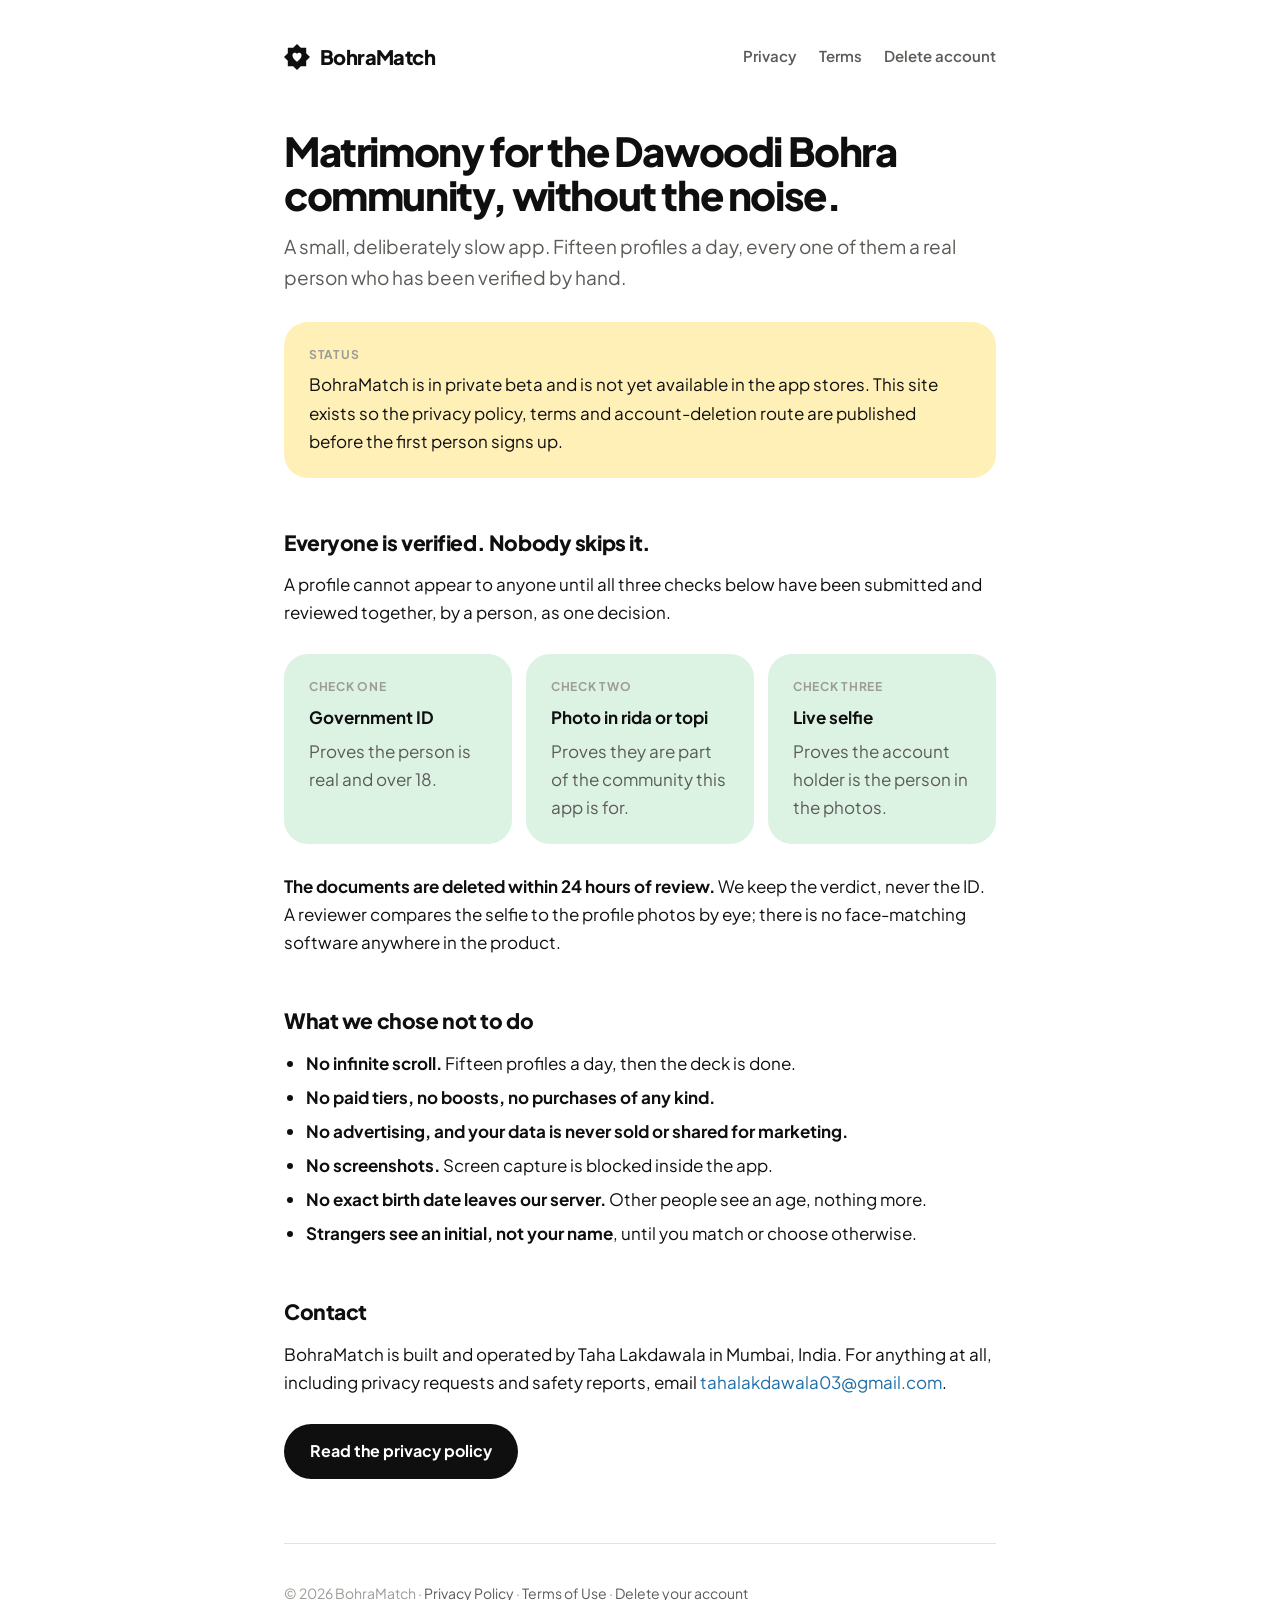
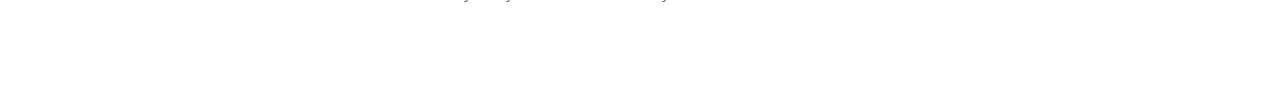
==== index.html @ 5b306a56 "Publish the BohraMatch site: privacy, terms, account deletion Three URLs have to be public before an" ====
<!DOCTYPE html>
<html lang="en">
<head>
<meta charset="utf-8" />
<meta name="viewport" content="width=device-width, initial-scale=1" />
<title>BohraMatch</title>
<meta name="description" content="A verified matrimony app for the Dawoodi Bohra community. Every profile is reviewed by a person before it goes live." />
<link rel="preconnect" href="https://fonts.googleapis.com" />
<link rel="preconnect" href="https://fonts.gstatic.com" crossorigin />
<link href="https://fonts.googleapis.com/css2?family=Plus+Jakarta+Sans:wght@500;600;700;800&display=swap" rel="stylesheet" />
<link rel="stylesheet" href="style.css" />
<link rel="icon" href="icon.svg" type="image/svg+xml" />
</head>
<body>
<div class="wrap">

  <div class="top">
    <a class="brand" href="./">
      <svg class="mark" viewBox="0 0 24 24" aria-hidden="true">
        <path fill="#0F0F0F" fill-rule="evenodd" d="M12.00 0.00L15.51 3.51L20.49 3.51L20.49 8.49L24.00 12.00L20.49 15.51L20.49 20.49L15.51 20.49L12.00 24.00L8.49 20.49L3.51 20.49L3.51 15.51L0.00 12.00L3.51 8.49L3.51 3.51L8.49 3.51Z M12 16.4 C12 16.4, 7.8 13.4, 7.8 10.4 A2.2 2.2 0 0 1 12 9.3 A2.2 2.2 0 0 1 16.2 10.4 C16.2 13.4 12 16.4 12 16.4 Z" />
      </svg>
      BohraMatch
    </a>
    <nav class="nav">
      <a href="privacy.html">Privacy</a>
      <a href="terms.html">Terms</a>
      <a href="delete-account.html">Delete account</a>
    </nav>
  </div>

  <h1>Matrimony for the Dawoodi&nbsp;Bohra community, without the noise.</h1>
  <p class="lede">
    A small, deliberately slow app. Fifteen profiles a day, every one of them a real
    person who has been verified by hand.
  </p>

  <div class="card sun">
    <p class="label">Status</p>
    <p style="margin:0">
      BohraMatch is in private beta and is not yet available in the app stores.
      This site exists so the privacy policy, terms and account-deletion route are
      published before the first person signs up.
    </p>
  </div>

  <h2>Everyone is verified. Nobody skips it.</h2>
  <p>
    A profile cannot appear to anyone until all three checks below have been submitted
    and reviewed together, by a person, as one decision.
  </p>

  <div class="grid">
    <div class="card mint">
      <p class="label">Check one</p>
      <strong>Government ID</strong>
      <p style="margin:6px 0 0" class="muted">Proves the person is real and over 18.</p>
    </div>
    <div class="card mint">
      <p class="label">Check two</p>
      <strong>Photo in rida or topi</strong>
      <p style="margin:6px 0 0" class="muted">Proves they are part of the community this app is for.</p>
    </div>
    <div class="card mint">
      <p class="label">Check three</p>
      <strong>Live selfie</strong>
      <p style="margin:6px 0 0" class="muted">Proves the account holder is the person in the photos.</p>
    </div>
  </div>

  <p>
    <strong>The documents are deleted within 24 hours of review.</strong> We keep the
    verdict, never the ID. A reviewer compares the selfie to the profile photos by eye;
    there is no face-matching software anywhere in the product.
  </p>

  <h2>What we chose not to do</h2>
  <ul>
    <li><strong>No infinite scroll.</strong> Fifteen profiles a day, then the deck is done.</li>
    <li><strong>No paid tiers, no boosts, no purchases of any kind.</strong></li>
    <li><strong>No advertising, and your data is never sold or shared for marketing.</strong></li>
    <li><strong>No screenshots.</strong> Screen capture is blocked inside the app.</li>
    <li><strong>No exact birth date leaves our server.</strong> Other people see an age, nothing more.</li>
    <li><strong>Strangers see an initial, not your name</strong>, until you match or choose otherwise.</li>
  </ul>

  <h2>Contact</h2>
  <p>
    BohraMatch is built and operated by Taha Lakdawala in Mumbai, India.
    For anything at all, including privacy requests and safety reports, email
    <a href="mailto:tahalakdawala03@gmail.com">tahalakdawala03@gmail.com</a>.
  </p>

  <p style="margin-top:28px">
    <a class="btn" href="privacy.html">Read the privacy policy</a>
  </p>

  <footer>
    <p>
      &copy; 2026 BohraMatch &middot;
      <a href="privacy.html">Privacy Policy</a> &middot;
      <a href="terms.html">Terms of Use</a> &middot;
      <a href="delete-account.html">Delete your account</a>
    </p>
  </footer>

</div>
</body>
</html>
---- style.css ----
/* BohraMatch site. Tokens mirror src/theme/tokens.ts in the app repo. */

:root {
  --bg: #FFFFFF;
  --surface: #F3F3F1;
  --surface2: #E7E7E4;
  --border: #E2E2DF;

  --ink: #0F0F0F;
  --ink2: #5B5B58;
  --ink3: #9C9C98;

  --tint-peach: #FFE8DC;
  --coral: #D9552B;
  --tint-mint: #DCF3E4;
  --mint-ink: #1F7A4D;
  --tint-lilac: #E8E3FB;
  --lilac-ink: #5B49C9;
  --tint-sun: #FFF0B8;
  --sun-ink: #8A6400;
  --tint-sky: #DCEEF9;
  --sky-ink: #1F6FA8;

  --radius-card: 24px;
  --radius-pill: 999px;
}

* { box-sizing: border-box; }
html { -webkit-text-size-adjust: 100%; scroll-behavior: smooth; }

body {
  margin: 0;
  background: var(--bg);
  color: var(--ink);
  font-family: "Plus Jakarta Sans", -apple-system, BlinkMacSystemFont, "Segoe UI",
    Roboto, Helvetica, Arial, sans-serif;
  font-size: 17px;
  line-height: 1.65;
  -webkit-font-smoothing: antialiased;
}

.wrap { max-width: 760px; margin: 0 auto; padding: 40px 24px 96px; }

/* ------------------------------------------------------------- header --- */

.top {
  display: flex;
  align-items: center;
  justify-content: space-between;
  gap: 16px;
  flex-wrap: wrap;
  margin-bottom: 56px;
}

.brand {
  display: inline-flex;
  align-items: center;
  gap: 10px;
  font-weight: 800;
  letter-spacing: -0.03em;
  font-size: 20px;
  color: var(--ink);
  text-decoration: none;
}

.mark {
  width: 26px;
  height: 26px;
  flex: none;
}

.nav { display: flex; gap: 22px; font-size: 15px; font-weight: 600; }
.nav a { color: var(--ink2); text-decoration: none; }
.nav a:hover, .nav a[aria-current="page"] { color: var(--ink); }

/* --------------------------------------------------------- typography --- */

h1 {
  font-size: 40px;
  line-height: 1.1;
  letter-spacing: -0.035em;
  font-weight: 800;
  margin: 0 0 14px;
}

h2 {
  font-size: 21px;
  letter-spacing: -0.02em;
  font-weight: 800;
  margin: 48px 0 10px;
}

h3 {
  font-size: 16px;
  letter-spacing: -0.01em;
  font-weight: 700;
  margin: 26px 0 6px;
}

p { margin: 10px 0; }
ul { padding-left: 22px; margin: 10px 0; }
li { margin: 6px 0; }

a { color: var(--sky-ink); text-decoration: none; }
a:hover { text-decoration: underline; }

.lede { font-size: 19px; color: var(--ink2); margin: 0 0 8px; }
.updated { color: var(--ink3); font-size: 15px; margin: 0; }
.muted { color: var(--ink2); }

hr { border: none; border-top: 1px solid var(--border); margin: 48px 0; }

/* -------------------------------------------------------------- parts --- */

.card {
  border: 1px solid var(--border);
  border-radius: var(--radius-card);
  padding: 22px 24px;
  background: var(--surface);
  margin: 28px 0;
}

.card > :first-child { margin-top: 0; }
.card > :last-child { margin-bottom: 0; }

.card.peach { background: var(--tint-peach); border-color: transparent; }
.card.mint  { background: var(--tint-mint);  border-color: transparent; }
.card.lilac { background: var(--tint-lilac); border-color: transparent; }
.card.sun   { background: var(--tint-sun);   border-color: transparent; }
.card.sky   { background: var(--tint-sky);   border-color: transparent; }

.label {
  font-size: 12px;
  font-weight: 700;
  letter-spacing: 0.06em;
  text-transform: uppercase;
  color: var(--ink3);
  margin: 0 0 6px;
}

.btn {
  display: inline-block;
  background: var(--ink);
  color: #FFFFFF;
  font-weight: 700;
  font-size: 16px;
  padding: 14px 26px;
  border-radius: var(--radius-pill);
  text-decoration: none;
}
.btn:hover { text-decoration: none; opacity: 0.88; }

.grid {
  display: grid;
  grid-template-columns: repeat(auto-fit, minmax(210px, 1fr));
  gap: 14px;
  margin: 28px 0;
}

.grid .card { margin: 0; }

table {
  width: 100%;
  border-collapse: collapse;
  margin: 18px 0;
  font-size: 15px;
  display: block;
  overflow-x: auto;
}
th, td {
  text-align: left;
  padding: 10px 14px 10px 0;
  border-bottom: 1px solid var(--border);
  vertical-align: top;
}
th { font-weight: 700; font-size: 13px; letter-spacing: 0.04em; text-transform: uppercase; color: var(--ink3); }

.toc { font-size: 15px; }
.toc ol { padding-left: 20px; }
.toc li { margin: 3px 0; }

footer {
  margin-top: 64px;
  padding-top: 28px;
  border-top: 1px solid var(--border);
  color: var(--ink3);
  font-size: 14px;
}
footer a { color: var(--ink2); }

@media (max-width: 560px) {
  body { font-size: 16px; }
  h1 { font-size: 32px; }
  .wrap { padding: 28px 20px 72px; }
  .top { margin-bottom: 40px; }
}
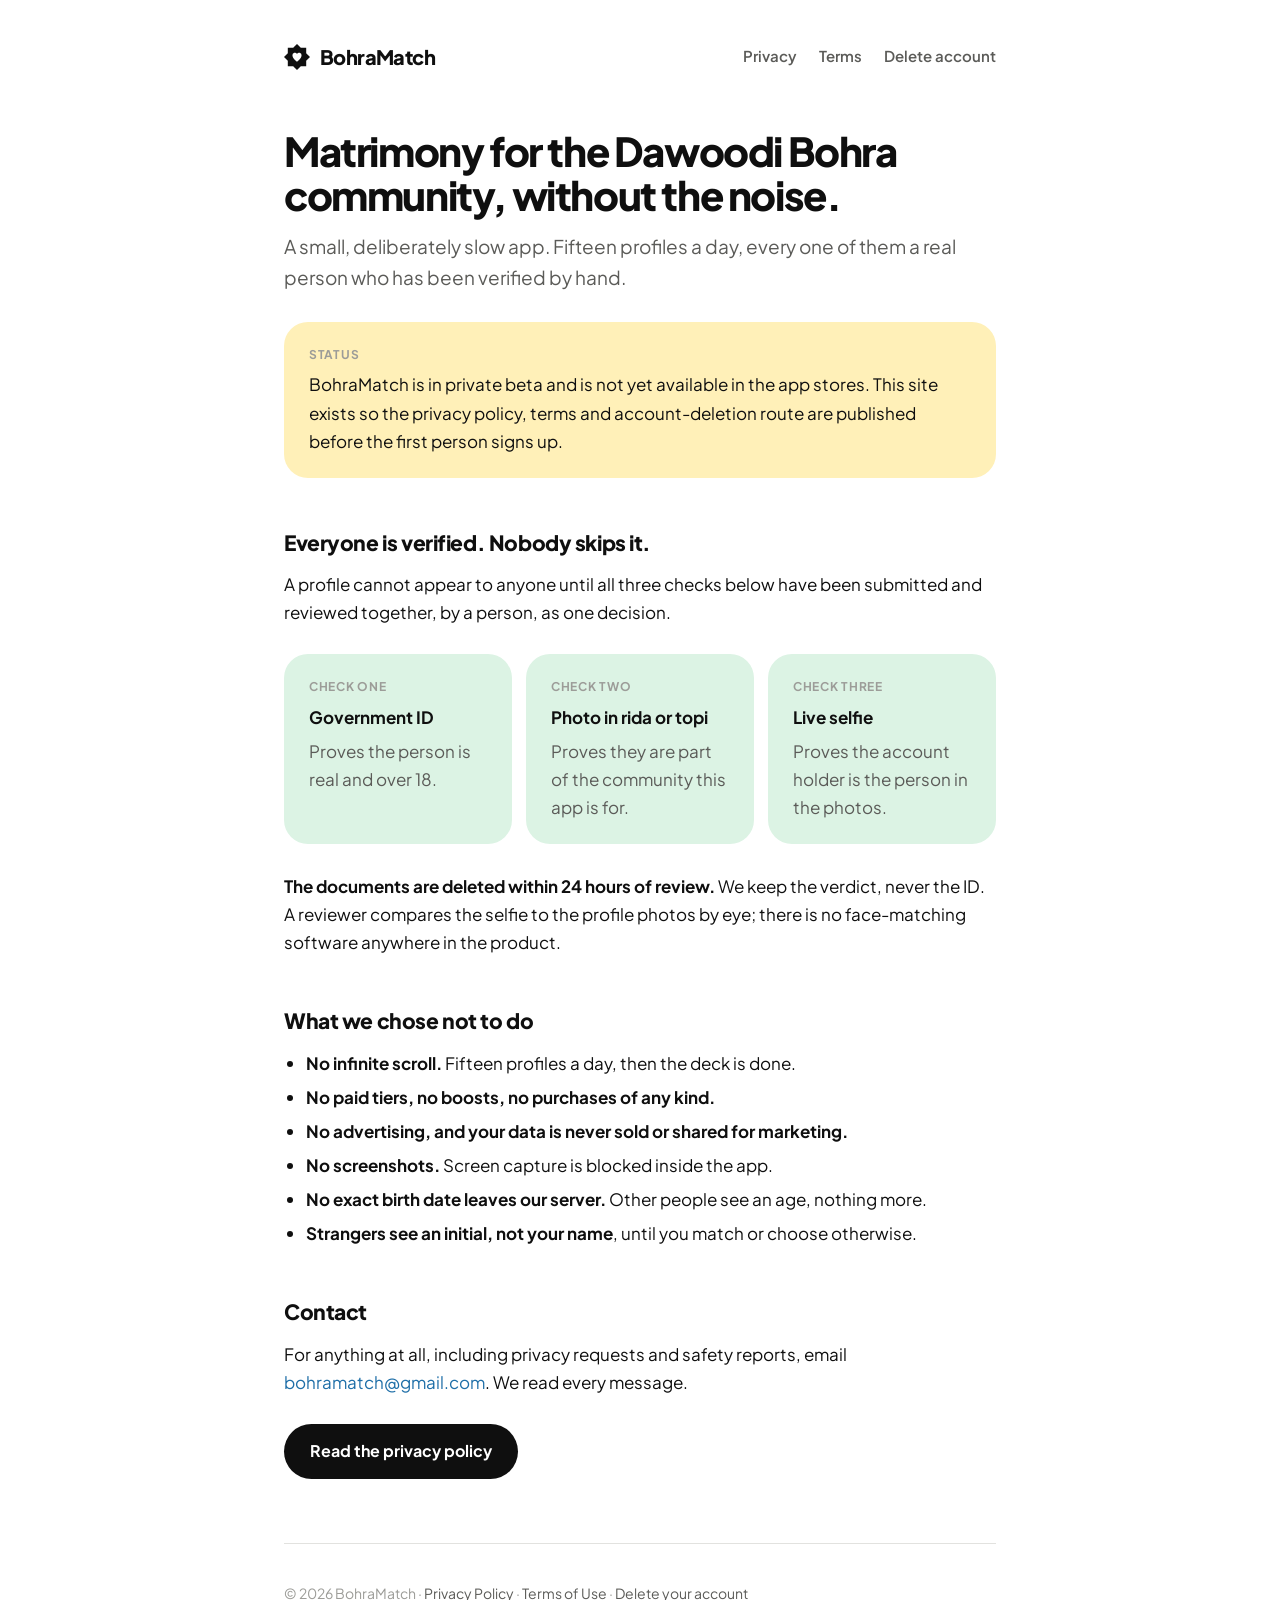
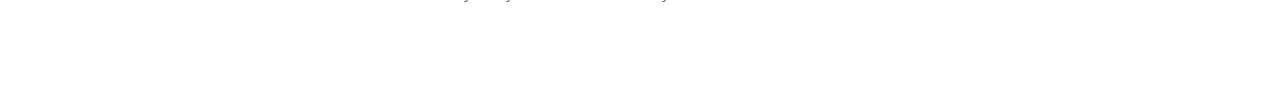
==== commit 4eaf965b: "Take the operator's personal identity off the site Contact everywhere is now bohramatch@gmail.com, a" ====
--- a/index.html
+++ b/index.html
@@ -85,9 +85,9 @@
 
   <h2>Contact</h2>
   <p>
-    BohraMatch is built and operated by Taha Lakdawala in Mumbai, India.
     For anything at all, including privacy requests and safety reports, email
-    <a href="mailto:tahalakdawala03@gmail.com">tahalakdawala03@gmail.com</a>.
+    <a href="mailto:bohramatch@gmail.com">bohramatch@gmail.com</a>.
+    We read every message.
   </p>
 
   <p style="margin-top:28px">
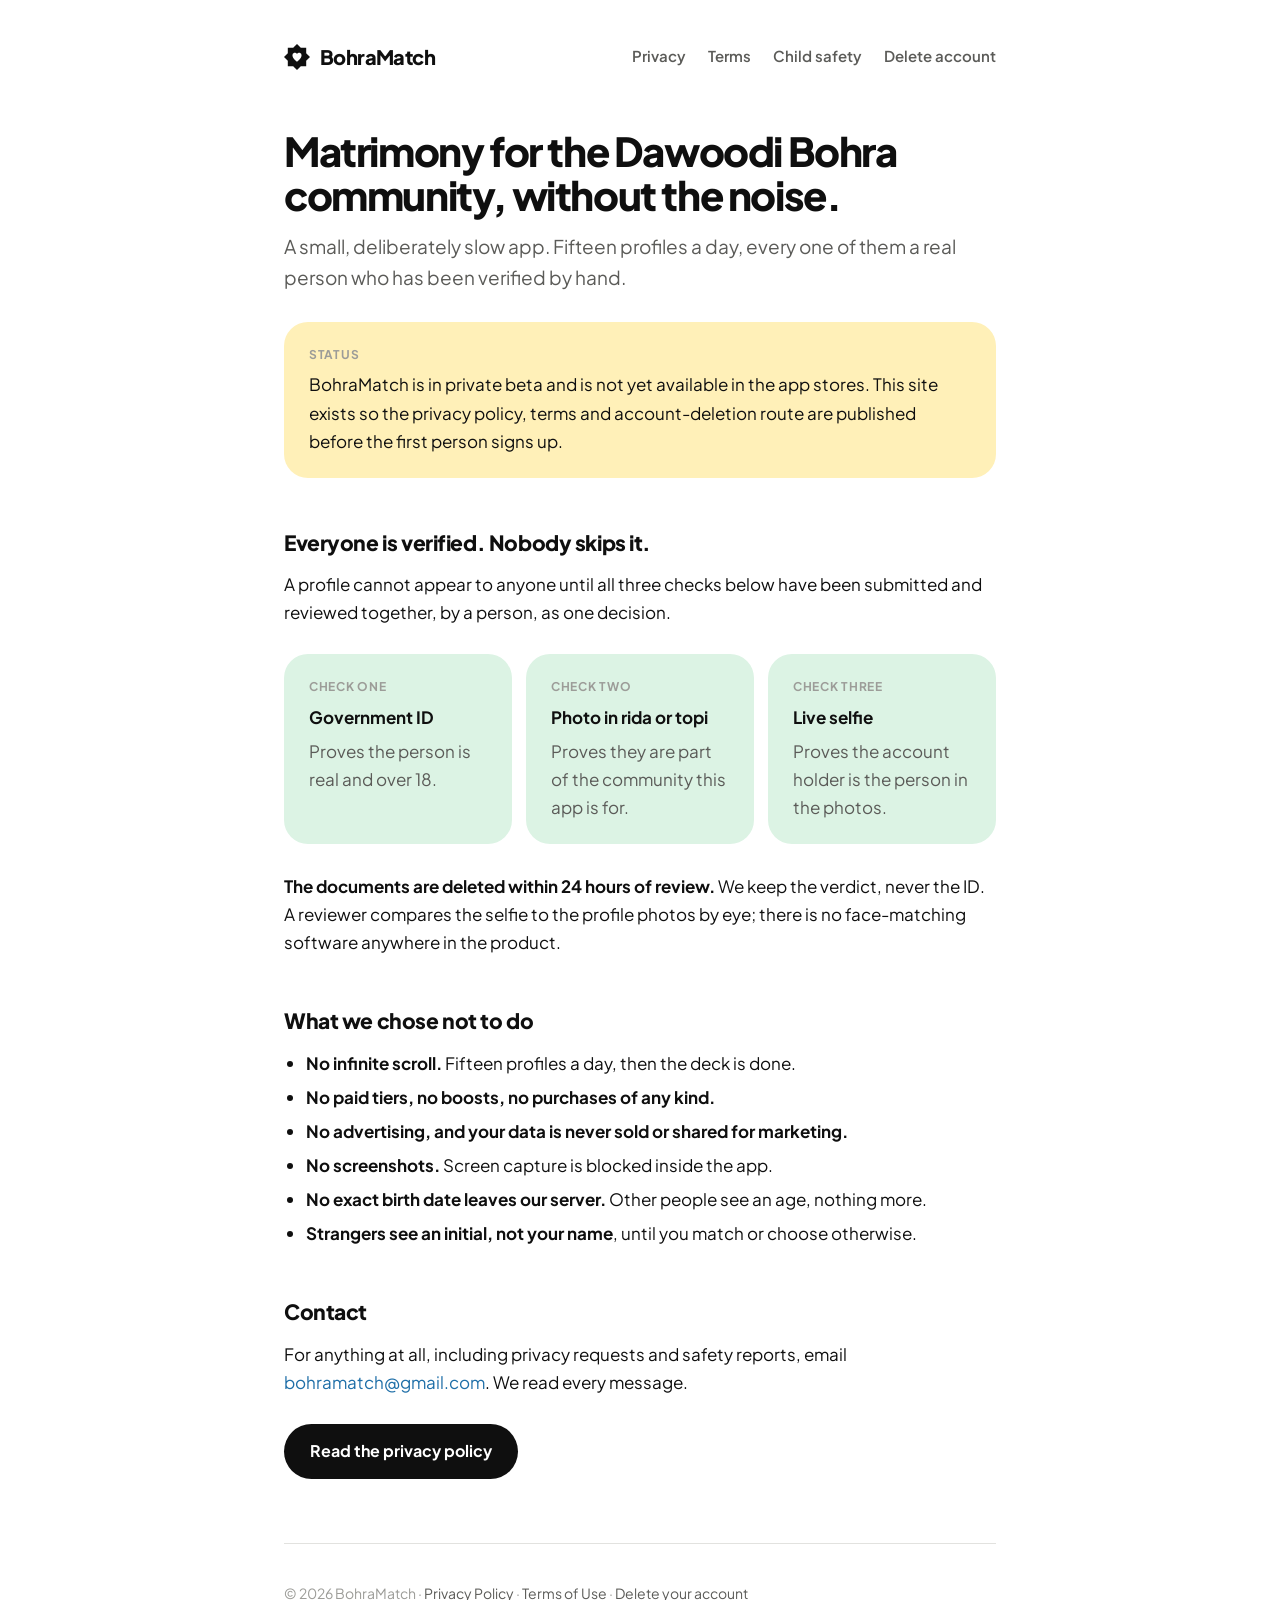
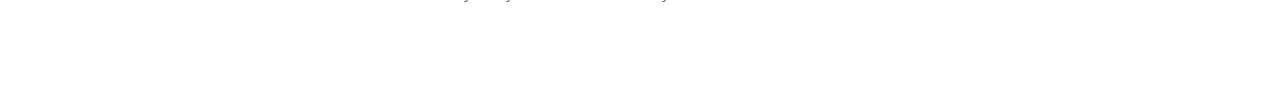
==== commit 87e526cd: "Publish child safety standards, required by Play for social apps Google Play's child safety standard" ====
--- a/index.html
+++ b/index.html
@@ -24,6 +24,7 @@
     <nav class="nav">
       <a href="privacy.html">Privacy</a>
       <a href="terms.html">Terms</a>
+      <a href="child-safety.html">Child safety</a>
       <a href="delete-account.html">Delete account</a>
     </nav>
   </div>
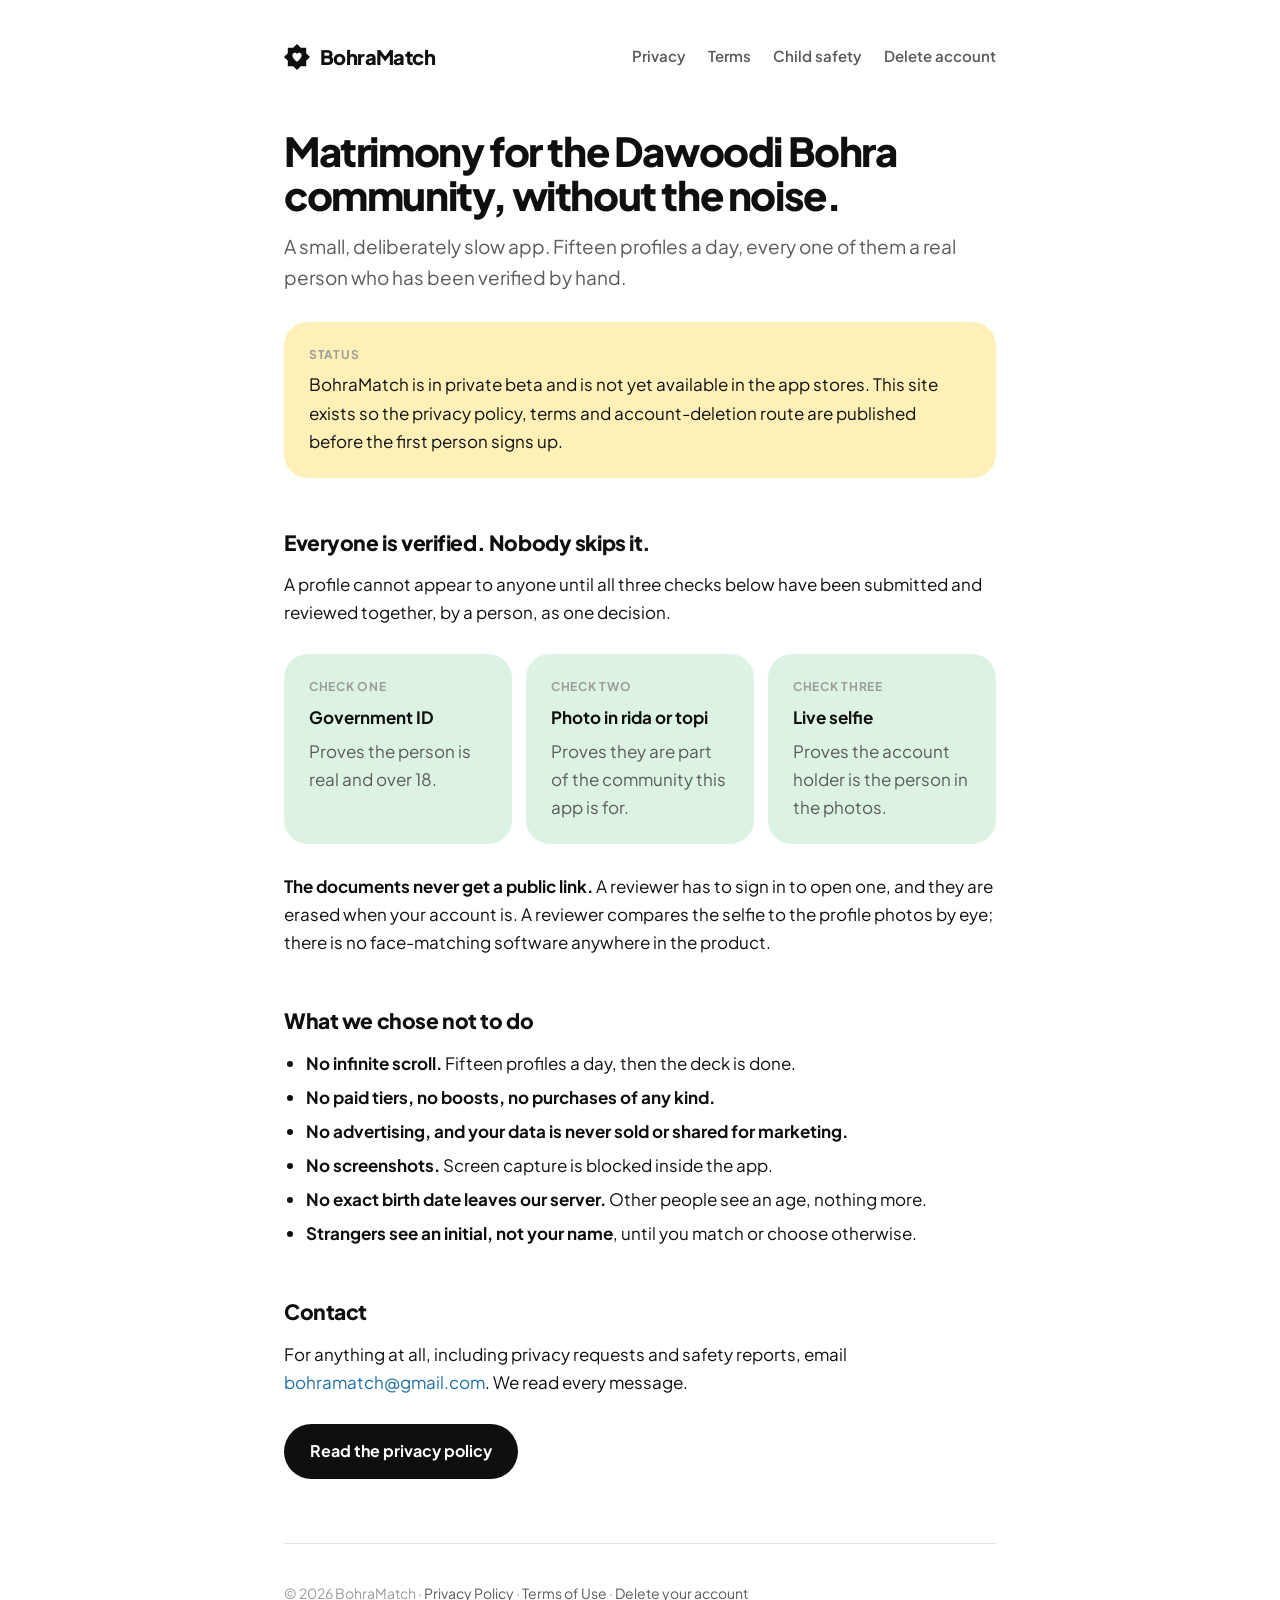
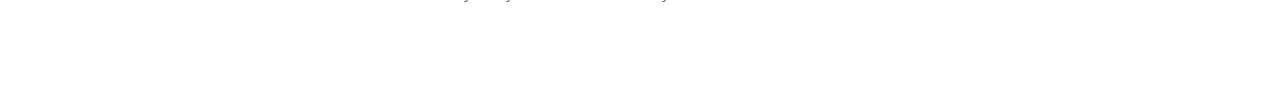
==== commit 5769b5bb: "Remove the 24-hour identity document deletion claim No job deletes verification images after review;" ====
--- a/index.html
+++ b/index.html
@@ -69,9 +69,9 @@
   </div>
 
   <p>
-    <strong>The documents are deleted within 24 hours of review.</strong> We keep the
-    verdict, never the ID. A reviewer compares the selfie to the profile photos by eye;
-    there is no face-matching software anywhere in the product.
+    <strong>The documents never get a public link.</strong> A reviewer has to sign in to
+    open one, and they are erased when your account is. A reviewer compares the selfie to
+    the profile photos by eye; there is no face-matching software anywhere in the product.
   </p>
 
   <h2>What we chose not to do</h2>
